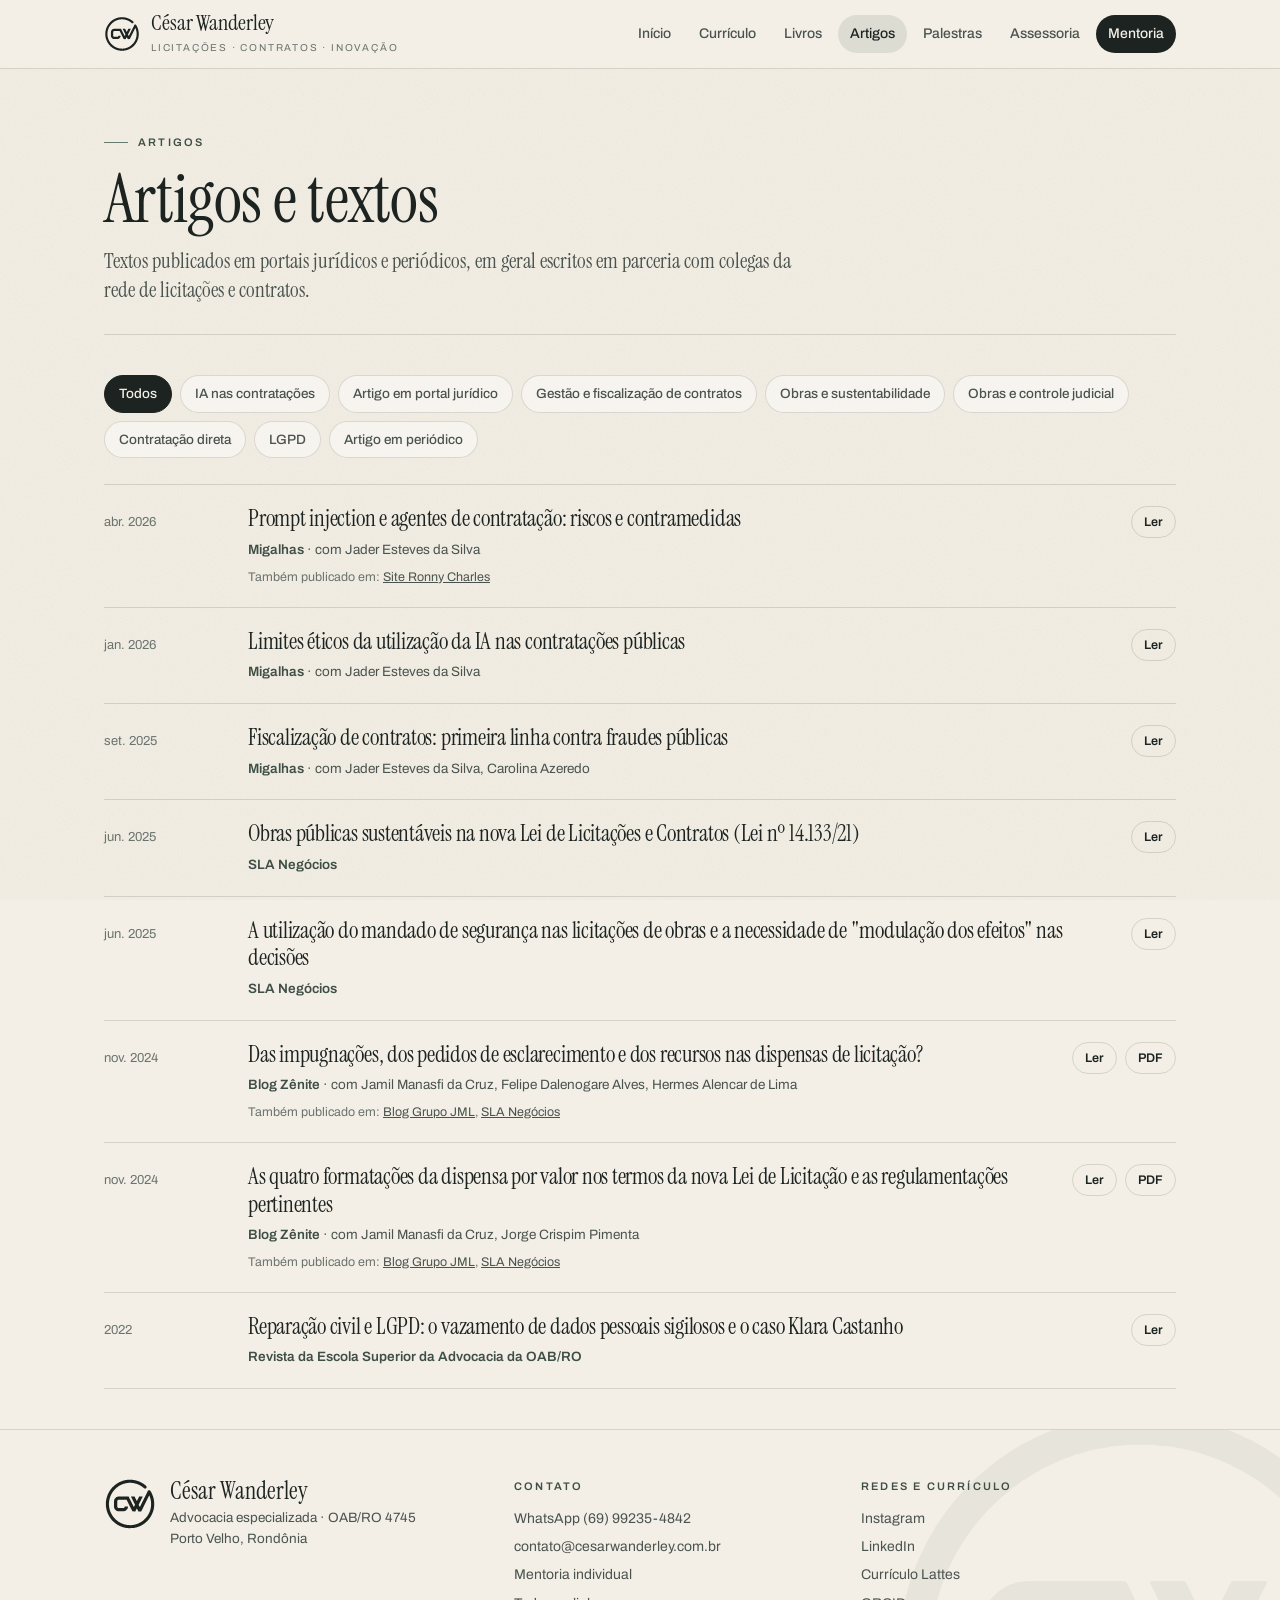
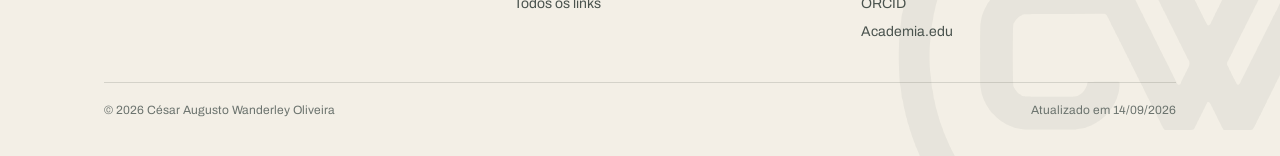
==== artigos/index.html @ 93d163f3 "Publica a primeira versao do site pessoal Co-Authored-By: Claude Opus 5 <noreply@anthropic.com>" ====
<!doctype html>
<html lang="pt-BR">
<head>
<meta charset="utf-8">
<meta name="viewport" content="width=device-width, initial-scale=1, viewport-fit=cover">
<title>Artigos · César Wanderley</title>
<meta name="description" content="Artigos de César Wanderley sobre licitações, contratação direta, fiscalização de contratos, inteligência artificial e LGPD.">
<meta name="theme-color" content="#F3EFE6">
<link rel="canonical" href="https://cesarwanderley.com.br/artigos/">
<meta property="og:type" content="website">
<meta property="og:title" content="Artigos · César Wanderley">
<meta property="og:description" content="Artigos de César Wanderley sobre licitações, contratação direta, fiscalização de contratos, inteligência artificial e LGPD.">
<meta property="og:url" content="https://cesarwanderley.com.br/artigos/">
<meta property="og:image" content="https://cesarwanderley.com.br/img/cesar-retrato.jpg">
<meta property="og:locale" content="pt_BR">
<link rel="icon" type="image/png" href="/img/favicon.png">
<link rel="apple-touch-icon" href="/img/apple-touch-icon.png">
<link rel="preconnect" href="https://fonts.googleapis.com">
<link rel="preconnect" href="https://fonts.gstatic.com" crossorigin>
<link href="https://fonts.googleapis.com/css2?family=Instrument+Serif:ital@0;1&family=Archivo:wght@400;500;600&display=swap" rel="stylesheet">
<link rel="stylesheet" href="/assets/estilo.css">
</head>
<body>
<a class="sr" href="#conteudo">Pular para o conteúdo</a>
<header class="topo">
  <div class="envelope">
    <a class="marca" href="/"><img src="/img/logo-cw.svg" alt="" width="36" height="36"><span><b>César Wanderley</b><small>Licitações · Contratos · Inovação</small></span></a>
    <button class="abre-menu" type="button" aria-expanded="false" aria-controls="menu" aria-label="Abrir menu"><svg class="linha" viewBox="0 0 24 24"><path d="M4 7h16M4 12h16M4 17h16"/></svg></button>
    <nav aria-label="Principal"><ul class="menu" id="menu"><li><a href="/">Início</a></li><li><a href="/curriculo/">Currículo</a></li><li><a href="/livros/">Livros</a></li><li><a href="/artigos/" aria-current="page">Artigos</a></li><li><a href="/palestras/">Palestras</a></li><li><a href="/assessoria/">Assessoria</a></li><li class="destaque"><a href="/mentoria/?origem=site">Mentoria</a></li></ul></nav>
  </div>
</header>
<main id="conteudo">

<div class="envelope">
  <header class="cab-pagina"><span class="sobre">Artigos</span><h1>Artigos e textos</h1>
  <p>Textos publicados em portais jurídicos e periódicos, em geral escritos em parceria com colegas da rede de licitações e contratos.</p></header>
  <div class="filtros" role="group" aria-label="Filtrar por tema"><button type="button" data-filtro="todos" aria-pressed="true">Todos</button><button type="button" data-filtro="IA nas contratações" aria-pressed="false">IA nas contratações</button><button type="button" data-filtro="Artigo em portal jurídico" aria-pressed="false">Artigo em portal jurídico</button><button type="button" data-filtro="Gestão e fiscalização de contratos" aria-pressed="false">Gestão e fiscalização de contratos</button><button type="button" data-filtro="Obras e sustentabilidade" aria-pressed="false">Obras e sustentabilidade</button><button type="button" data-filtro="Obras e controle judicial" aria-pressed="false">Obras e controle judicial</button><button type="button" data-filtro="Contratação direta" aria-pressed="false">Contratação direta</button><button type="button" data-filtro="LGPD" aria-pressed="false">LGPD</button><button type="button" data-filtro="Artigo em periódico" aria-pressed="false">Artigo em periódico</button></div>
  <ul class="lista-textos"><li data-temas="IA nas contratações|Artigo em portal jurídico"><time datetime="2026-04-14">abr. 2026</time><h3><a href="https://www.migalhas.com.br/depeso/452953/prompt-injection-e-agentes-de-contratacao-riscos-e-contramedidas">Prompt injection e agentes de contratação: riscos e contramedidas</a></h3><div class="acoes"><a href="https://www.migalhas.com.br/depeso/452953/prompt-injection-e-agentes-de-contratacao-riscos-e-contramedidas">Ler</a></div><span class="meta"><em>Migalhas</em> · com Jader Esteves da Silva</span><span class="repub">Também publicado em: <a href="https://ronnycharles.com.br/17867-2/">Site Ronny Charles</a></span></li><li data-temas="IA nas contratações|Artigo em portal jurídico"><time datetime="2026-01-09">jan. 2026</time><h3><a href="https://www.migalhas.com.br/depeso/447538/limites-eticos-da-utilizacao-da-ia-nas-contratacoes-publicas">Limites éticos da utilização da IA nas contratações públicas</a></h3><div class="acoes"><a href="https://www.migalhas.com.br/depeso/447538/limites-eticos-da-utilizacao-da-ia-nas-contratacoes-publicas">Ler</a></div><span class="meta"><em>Migalhas</em> · com Jader Esteves da Silva</span></li><li data-temas="Gestão e fiscalização de contratos|Artigo em portal jurídico"><time datetime="2025-09-02">set. 2025</time><h3><a href="https://www.migalhas.com.br/depeso/438872/fiscalizacao-de-contratos-primeira-linha-contra-fraudes-publicas">Fiscalização de contratos: primeira linha contra fraudes públicas</a></h3><div class="acoes"><a href="https://www.migalhas.com.br/depeso/438872/fiscalizacao-de-contratos-primeira-linha-contra-fraudes-publicas">Ler</a></div><span class="meta"><em>Migalhas</em> · com Jader Esteves da Silva, Carolina Azeredo</span></li><li data-temas="Obras e sustentabilidade|Artigo em portal jurídico"><time datetime="2025-06-04">jun. 2025</time><h3><a href="https://slanegocios.com/artigos-professores/a-obras-publicas-sustentaveis-na-nova-lei-de-licitacoes-e-contratos-lei-no-14-133-21/">Obras públicas sustentáveis na nova Lei de Licitações e Contratos (Lei nº 14.133/21)</a></h3><div class="acoes"><a href="https://slanegocios.com/artigos-professores/a-obras-publicas-sustentaveis-na-nova-lei-de-licitacoes-e-contratos-lei-no-14-133-21/">Ler</a></div><span class="meta"><em>SLA Negócios</em></span></li><li data-temas="Obras e controle judicial|Artigo em portal jurídico"><time datetime="2025-06-04">jun. 2025</time><h3><a href="https://slanegocios.com/artigos-professores/a-utilizacao-do-mandado-de-seguranca-nas-licitacoes-de-obras-e-a-necessidade-de-modulacao-dos-efeitos-nas-decisoes/">A utilização do mandado de segurança nas licitações de obras e a necessidade de &quot;modulação dos efeitos&quot; nas decisões</a></h3><div class="acoes"><a href="https://slanegocios.com/artigos-professores/a-utilizacao-do-mandado-de-seguranca-nas-licitacoes-de-obras-e-a-necessidade-de-modulacao-dos-efeitos-nas-decisoes/">Ler</a></div><span class="meta"><em>SLA Negócios</em></span></li><li data-temas="Contratação direta|Artigo em portal jurídico"><time datetime="2024-11-29">nov. 2024</time><h3><a href="https://zenite.blog.br/das-impugnacoes-dos-pedidos-de-esclarecimento-e-dos-recursos-nas-dispensas-de-licitacao/">Das impugnações, dos pedidos de esclarecimento e dos recursos nas dispensas de licitação?</a></h3><div class="acoes"><a href="https://zenite.blog.br/das-impugnacoes-dos-pedidos-de-esclarecimento-e-dos-recursos-nas-dispensas-de-licitacao/">Ler</a><a href="https://zenite.blog.br/wp-content/uploads/2024/11/zf-artigo-jamil-cesar-felipe-hermes-recursos-contratacao-direta.pdf">PDF</a></div><span class="meta"><em>Blog Zênite</em> · com Jamil Manasfi da Cruz, Felipe Dalenogare Alves, Hermes Alencar de Lima</span><span class="repub">Também publicado em: <a href="https://jmlgrupo.com.br/blog/das-impugnacoes-dos-pedidos-de-esclarecimento-e-dos-recursos-nas-dispensas-de-licitacao/">Blog Grupo JML</a>, <a href="https://slanegocios.com/artigos-professores/das-impugnacoes-dos-pedidos-de-esclarecimento-e-dos-recursos-nas-dispensas-de-licitacao/">SLA Negócios</a></span></li><li data-temas="Contratação direta|Artigo em portal jurídico"><time datetime="2024-11-04">nov. 2024</time><h3><a href="https://zenite.blog.br/as-quatro-formatacoes-da-dispensa-por-valor-nos-termos-da-nova-lei-de-licitacao-e-as-regulamentacoes-pertinentes/">As quatro formatações da dispensa por valor nos termos da nova Lei de Licitação e as regulamentações pertinentes</a></h3><div class="acoes"><a href="https://zenite.blog.br/as-quatro-formatacoes-da-dispensa-por-valor-nos-termos-da-nova-lei-de-licitacao-e-as-regulamentacoes-pertinentes/">Ler</a><a href="https://zenite.blog.br/wp-content/uploads/2024/11/zf-artigo-jamil-cesar-jorge-dispensa-por-valor-nllc.pdf">PDF</a></div><span class="meta"><em>Blog Zênite</em> · com Jamil Manasfi da Cruz, Jorge Crispim Pimenta</span><span class="repub">Também publicado em: <a href="https://jmlgrupo.com.br/blog/as-quatro-formatacoes-da-dispensa-por-valor-nos-termos-da-nova-lei-de-licitacao-e-as-regulamentacoes-pertinentes/">Blog Grupo JML</a>, <a href="https://slanegocios.com/artigos-professores/as-quatro-formatacoes-da-dispensa-por-valor-nos-termos-da-nova-lei-de-licitacao-e-as-regulamentacoes-pertinentes/">SLA Negócios</a></span></li><li data-temas="LGPD|Artigo em periódico"><time datetime="2022">2022</time><h3><a href="https://revistaesa.oab-ro.org.br/gerenciador/data/uploads/2022/09/CESAR-AUGUSTO-WANDERLEY-OLIVEIRA.pdf">Reparação civil e LGPD: o vazamento de dados pessoais sigilosos e o caso Klara Castanho</a></h3><div class="acoes"><a href="https://revistaesa.oab-ro.org.br/gerenciador/data/uploads/2022/09/CESAR-AUGUSTO-WANDERLEY-OLIVEIRA.pdf">Ler</a></div><span class="meta"><em>Revista da Escola Superior da Advocacia da OAB/RO</em></span></li></ul>
</div>
</main>
<footer class="rodape">
  <div class="envelope">
    <div class="assinatura">
      <img src="/img/logo-cw.svg" alt="" width="52" height="52">
      <p><b>César Wanderley</b>Advocacia especializada · OAB/RO 4745<br>Porto Velho, Rondônia</p>
    </div>
    <div>
      <h4>Contato</h4>
      <ul>
        <li><a data-wa="Olá, Prof. César! Vim pelo site e gostaria de conversar." href="https://wa.me/5569992354842">WhatsApp (69) 99235-4842</a></li>
        <li><a href="mailto:contato@cesarwanderley.com.br">contato@cesarwanderley.com.br</a></li>
        <li><a href="/mentoria/?origem=site">Mentoria individual</a></li>
        <li><a href="/links/">Todos os links</a></li>
      </ul>
    </div>
    <div>
      <h4>Redes e currículo</h4>
      <ul>
        <li><a href="https://www.instagram.com/prof.cesarwanderley/">Instagram</a></li>
        <li><a href="https://www.linkedin.com/in/cesarwanderley/">LinkedIn</a></li>
        <li><a href="https://lattes.cnpq.br/1938187210200091">Currículo Lattes</a></li>
        <li><a href="https://orcid.org/0000-0001-9436-948X">ORCID</a></li>
        <li><a href="https://pucar.academia.edu/C%C3%A9sarWanderleyOliveira">Academia.edu</a></li>
      </ul>
    </div>
    <div class="fim"><span>© 2026 César Augusto Wanderley Oliveira</span><span>Atualizado em 14/09/2026</span></div>
  </div>
</footer>
<script src="/assets/site.js" defer></script>
</body>
</html>
---- assets/estilo.css ----
:root{
  --papel:#F3EFE6;
  --papel-2:#EAE4D7;
  --branco:#FBF9F4;
  --tinta:#1C2320;
  --tinta-2:#4A534E;
  --tinta-3:#6B736E;
  --salvia:#677A6F;
  --salvia-escura:#3F4F46;
  --filete:rgba(28,35,32,.14);
  --serif:"Instrument Serif","Palatino Linotype","Book Antiqua",Palatino,Georgia,serif;
  --sans:"Archivo",Arimo,"Helvetica Neue",Arial,sans-serif;
  --largura:1120px;
}
*{box-sizing:border-box;margin:0;padding:0}
html{-webkit-text-size-adjust:100%;scroll-behavior:smooth}
body{
  min-height:100vh;background:var(--papel);color:var(--tinta);
  font-family:var(--sans);font-size:16px;line-height:1.6;overflow-x:hidden;-webkit-font-smoothing:antialiased;
}
body::before{
  content:"";position:fixed;inset:0;pointer-events:none;z-index:0;opacity:.32;mix-blend-mode:multiply;
  background-image:url("data:image/svg+xml,%3Csvg xmlns='http://www.w3.org/2000/svg' width='180' height='180'%3E%3Cfilter id='n'%3E%3CfeTurbulence type='fractalNoise' baseFrequency='.85' numOctaves='3' stitchTiles='stitch'/%3E%3CfeColorMatrix values='0 0 0 0 .35 0 0 0 0 .3 0 0 0 0 .22 0 0 0 .22 0'/%3E%3C/filter%3E%3Crect width='100%25' height='100%25' filter='url(%23n)'/%3E%3C/svg%3E");
}
img{max-width:100%;display:block}
a{color:inherit}
.envelope{position:relative;z-index:1;max-width:var(--largura);margin:0 auto;padding:0 24px}
.sr{position:absolute;width:1px;height:1px;overflow:hidden;clip:rect(0 0 0 0)}

/* ---------- cabeçalho ---------- */
.topo{position:sticky;top:0;z-index:20;background:rgba(243,239,230,.88);backdrop-filter:blur(10px);-webkit-backdrop-filter:blur(10px);border-bottom:1px solid var(--filete)}
.topo .envelope{display:flex;align-items:center;justify-content:space-between;gap:20px;height:68px}
.marca{display:flex;align-items:center;gap:11px;text-decoration:none}
.marca img{width:36px;height:36px}
.marca b{font-family:var(--serif);font-weight:400;font-size:22px;line-height:1;letter-spacing:-.005em}
.marca small{display:block;font-size:10px;letter-spacing:.18em;text-transform:uppercase;color:var(--tinta-3);margin-top:3px}
.menu{display:flex;align-items:center;gap:4px;list-style:none}
.menu a{display:block;text-decoration:none;font-size:14px;font-weight:500;padding:8px 12px;border-radius:999px;color:var(--tinta-2);transition:background .2s ease,color .2s ease}
.menu a:hover{background:rgba(103,122,111,.12);color:var(--tinta)}
.menu a[aria-current="page"]{color:var(--tinta);background:rgba(103,122,111,.16)}
.menu .destaque a{background:var(--tinta);color:var(--papel)}
.menu .destaque a:hover{background:var(--salvia-escura);color:var(--papel)}
@media (max-width:520px){.marca small{display:none}.marca b{font-size:20px}}
.abre-menu{display:none;background:none;border:1px solid var(--filete);border-radius:10px;width:44px;height:40px;cursor:pointer;color:var(--tinta)}
.abre-menu svg{width:20px;height:20px;margin:auto}
@media (max-width:900px){
  .abre-menu{display:grid;place-items:center}
  .menu{position:absolute;top:68px;left:0;right:0;flex-direction:column;align-items:stretch;gap:0;padding:8px 16px 16px;background:var(--papel);border-bottom:1px solid var(--filete);display:none}
  .menu.aberto{display:flex}
  .menu a{border-radius:10px;padding:12px 12px;font-size:16px}
}

/* ---------- tipografia comum ---------- */
.sobre{display:inline-flex;align-items:center;gap:10px;font-size:11px;letter-spacing:.2em;text-transform:uppercase;font-weight:600;color:var(--salvia-escura)}
.sobre::before{content:"";width:24px;height:1px;background:var(--salvia)}
h1,h2,h3{font-family:var(--serif);font-weight:400;letter-spacing:-.01em}
.cab-pagina{padding:56px 0 30px;border-bottom:1px solid var(--filete);margin-bottom:40px}
.cab-pagina h1{font-size:clamp(40px,7vw,68px);line-height:1;margin:14px 0 14px}
.cab-pagina p{font-family:var(--serif);font-size:21px;line-height:1.35;color:var(--tinta-2);max-width:720px}
.secao{padding:56px 0}
.secao + .secao{border-top:1px solid var(--filete)}
.secao-cab{display:flex;align-items:flex-end;justify-content:space-between;gap:20px;margin-bottom:28px}
.secao-cab h2{font-size:clamp(30px,4.4vw,42px);line-height:1.05}
.secao-cab a{font-size:14px;font-weight:600;text-decoration:none;border-bottom:1px solid var(--salvia);white-space:nowrap}
.texto{font-family:var(--serif);font-size:19px;line-height:1.6;max-width:760px}
.texto p + p{margin-top:14px}

.botao{display:inline-flex;align-items:center;gap:12px;text-decoration:none;background:var(--tinta);color:var(--papel);border-radius:14px;padding:14px 20px;font-weight:600;font-size:15px;border:0;cursor:pointer;transition:transform .2s ease,background .2s ease}
.botao:hover{transform:translateY(-2px);background:var(--salvia-escura)}
.botao .seta{font-family:var(--serif);font-size:22px;font-weight:400;line-height:1}
.botao-claro{display:inline-flex;align-items:center;gap:10px;text-decoration:none;border:1px solid var(--tinta);color:var(--tinta);border-radius:14px;padding:13px 18px;font-weight:600;font-size:15px;transition:background .2s ease}
.botao-claro:hover{background:rgba(103,122,111,.12)}
.link{font-weight:600;text-decoration:none;border-bottom:1px solid var(--salvia);padding-bottom:1px}
.link:hover{border-color:var(--tinta)}
.selo{display:inline-block;font-size:10px;letter-spacing:.14em;text-transform:uppercase;font-weight:600;color:var(--salvia-escura);border:1px solid var(--salvia);border-radius:999px;padding:2px 9px;white-space:nowrap}
.selo.cheio{background:var(--salvia-escura);border-color:var(--salvia-escura);color:var(--papel)}

/* ---------- início ---------- */
.heroi{display:grid;grid-template-columns:1.15fr .85fr;gap:48px;align-items:center;padding:64px 0 56px}
.heroi h1{font-size:clamp(46px,7.4vw,86px);line-height:.95;margin:16px 0 18px}
.heroi h1 em{color:var(--salvia-escura)}
.heroi .lead{font-family:var(--serif);font-size:23px;line-height:1.35;color:var(--tinta-2);max-width:560px}
.heroi .acoes{display:flex;flex-wrap:wrap;gap:12px;margin-top:28px}
.heroi .papeis{display:flex;flex-wrap:wrap;gap:7px;margin-top:22px}
.heroi .papeis span{font-size:12.5px;border:1px solid var(--filete);border-radius:999px;padding:5px 12px;background:rgba(255,255,255,.4);color:var(--tinta-2)}
.retrato-grande{position:relative;justify-self:center;width:min(100%,400px)}
.retrato-grande img{width:100%;aspect-ratio:4/5;object-fit:cover;border-radius:200px 200px 16px 16px;filter:saturate(.92)}
.retrato-grande::before{content:"";position:absolute;inset:-12px -12px 12px 12px;border:1px solid var(--salvia);border-radius:210px 210px 18px 18px;z-index:-1}
.retrato-grande figcaption{position:absolute;left:-22px;bottom:26px;background:var(--branco);border:1px solid var(--filete);border-radius:14px;padding:12px 16px;box-shadow:0 18px 40px -26px rgba(28,35,32,.6);font-size:13px;line-height:1.35}
.retrato-grande figcaption b{display:block;font-family:var(--serif);font-weight:400;font-size:26px;color:var(--salvia-escura)}
@media (max-width:860px){
  .heroi{grid-template-columns:1fr;gap:40px;padding:40px 0}
  .retrato-grande{width:min(80%,330px)}
  .retrato-grande figcaption{left:-10px}
}

.numeros{display:grid;grid-template-columns:repeat(4,1fr);border:1px solid var(--filete);border-radius:18px;overflow:hidden;background:var(--filete);gap:1px}
.numeros div{background:var(--branco);padding:20px 22px}
.numeros b{display:block;font-family:var(--serif);font-weight:400;font-size:40px;line-height:1;color:var(--salvia-escura)}
.numeros span{font-size:13px;color:var(--tinta-2)}
@media (max-width:760px){.numeros{grid-template-columns:1fr 1fr}}

/* estante horizontal */
.estante{display:grid;grid-auto-flow:column;grid-auto-columns:minmax(150px,1fr);gap:22px;overflow-x:auto;scroll-snap-type:x mandatory;padding:10px 4px 26px;scrollbar-width:thin}
.estante a{scroll-snap-align:start;text-decoration:none;display:flex;flex-direction:column;gap:9px}
.mini-capa{position:relative;aspect-ratio:2/3;border-radius:2px 5px 5px 2px;overflow:hidden;background:var(--papel-2);box-shadow:1px 1px 0 rgba(0,0,0,.2),8px 12px 20px -10px rgba(28,35,32,.55);transition:transform .35s cubic-bezier(.2,.7,.2,1)}
.mini-capa img{width:100%;height:100%;object-fit:cover}
.mini-capa::before{content:"";position:absolute;inset:0;pointer-events:none;background:linear-gradient(90deg,rgba(0,0,0,.35) 0,rgba(255,255,255,.18) 2.5%,transparent 7%)}
.estante a:hover .mini-capa{transform:translateY(-6px)}
.estante b{font-family:var(--serif);font-weight:400;font-size:16px;line-height:1.15}
.estante small{font-size:12px;color:var(--tinta-3)}
.capa-tipografica{display:flex;flex-direction:column;justify-content:space-between;height:100%;padding:18px 14px;background:linear-gradient(160deg,#EAE4D7,#D9D1C0);border:1px solid rgba(28,35,32,.15)}
.capa-tipografica strong{font-family:var(--serif);font-weight:400;font-size:22px;line-height:1.05;color:var(--tinta)}
.capa-tipografica span{font-size:10px;letter-spacing:.16em;text-transform:uppercase;color:var(--salvia-escura)}

/* chamadas */
.chamadas{display:grid;grid-template-columns:1fr 1fr;gap:18px}
.chamada{position:relative;display:flex;flex-direction:column;gap:12px;text-decoration:none;border:1px solid var(--filete);border-radius:20px;padding:28px;background:var(--branco);transition:transform .25s ease,box-shadow .25s ease;overflow:hidden}
.chamada:hover{transform:translateY(-3px);box-shadow:0 26px 50px -34px rgba(28,35,32,.6)}
.chamada h3{font-size:34px;line-height:1}
.chamada p{color:var(--tinta-2);font-size:15px}
.chamada .link{align-self:flex-start;margin-top:auto}
.chamada.escura{background:var(--tinta);color:var(--papel);border-color:var(--tinta)}
.chamada.escura p{color:rgba(243,239,230,.75)}
.chamada.escura .link{border-color:var(--salvia)}
@media (max-width:760px){.chamadas{grid-template-columns:1fr}}

/* lista de textos */
.lista-textos{list-style:none;border-top:1px solid var(--filete)}
.lista-textos li{display:grid;grid-template-columns:120px 1fr auto;gap:6px 24px;align-items:baseline;padding:20px 0;border-bottom:1px solid var(--filete)}
.lista-textos time{font-size:13px;color:var(--tinta-3);font-variant-numeric:tabular-nums}
.lista-textos h3{font-size:23px;line-height:1.2}
.lista-textos h3 a{text-decoration:none}
.lista-textos h3 a:hover{text-decoration:underline;text-decoration-color:var(--salvia);text-underline-offset:4px}
.lista-textos .meta{grid-column:2;font-size:13.5px;color:var(--tinta-2)}
.lista-textos .meta em{font-style:normal;font-weight:600;color:var(--salvia-escura)}
.lista-textos .acoes{grid-column:3;grid-row:1 / span 2;display:flex;gap:8px;flex-wrap:wrap;justify-content:flex-end}
.lista-textos .acoes a{font-size:12.5px;font-weight:600;text-decoration:none;border:1px solid var(--filete);border-radius:999px;padding:5px 12px;white-space:nowrap}
.lista-textos .acoes a:hover{border-color:var(--salvia);background:rgba(103,122,111,.08)}
.lista-textos .repub{grid-column:2;font-size:12.5px;color:var(--tinta-3)}
.lista-textos .repub a{color:var(--tinta-2)}
@media (max-width:760px){
  .lista-textos li{grid-template-columns:1fr}
  .lista-textos .meta,.lista-textos .repub{grid-column:1}
  .lista-textos .acoes{grid-column:1;grid-row:auto;justify-content:flex-start;margin-top:6px}
}

.filtros{display:flex;flex-wrap:wrap;gap:8px;margin-bottom:26px}
.filtros button{font:inherit;font-size:13.5px;font-weight:500;cursor:pointer;border:1px solid var(--filete);background:rgba(255,255,255,.45);color:var(--tinta-2);border-radius:999px;padding:7px 14px;transition:all .2s ease}
.filtros button:hover{border-color:var(--salvia)}
.filtros button[aria-pressed="true"]{background:var(--tinta);color:var(--papel);border-color:var(--tinta)}

/* fichas de livro */
.fichas{display:grid;gap:26px}
.ficha-livro{display:grid;grid-template-columns:170px 1fr;gap:28px;padding:28px;border:1px solid var(--filete);border-radius:20px;background:var(--branco)}
.ficha-livro .mini-capa{width:170px}
.ficha-livro h3{font-size:30px;line-height:1.05}
.ficha-livro .subt{font-family:var(--serif);font-style:italic;font-size:18px;color:var(--tinta-2);margin-top:4px}
.ficha-livro .dados{display:flex;flex-wrap:wrap;gap:6px 16px;font-size:13px;color:var(--tinta-3);margin:12px 0 14px}
.ficha-livro .dados b{color:var(--tinta-2);font-weight:600}
.ficha-livro p.sinopse{font-size:15px;color:var(--tinta-2);max-width:680px}
.ficha-livro .caps{list-style:none;margin:6px 0 4px;border-left:2px solid var(--salvia);padding-left:14px}
.ficha-livro .caps li{font-family:var(--serif);font-size:18px;line-height:1.3;margin-bottom:6px}
.ficha-livro .caps li small{font-family:var(--sans);font-size:12px;color:var(--tinta-3);margin-left:6px}
.ficha-livro .rodape-ficha{display:flex;flex-wrap:wrap;align-items:center;gap:12px;margin-top:18px}
@media (max-width:640px){
  .ficha-livro{grid-template-columns:1fr;padding:22px}
  .ficha-livro .mini-capa{width:140px}
}

/* currículo */
.bio-oficial{font-family:var(--serif);font-size:20px;line-height:1.6;max-width:820px}
.bio-oficial::first-letter{font-size:3.4em;float:left;line-height:.8;padding:8px 10px 0 0;color:var(--salvia-escura)}
.duas-colunas{display:grid;grid-template-columns:1fr 1fr;gap:40px}
@media (max-width:820px){.duas-colunas{grid-template-columns:1fr}}
.linha-tempo{list-style:none;border-left:1px solid var(--salvia);padding-left:22px}
.linha-tempo li{position:relative;padding-bottom:20px}
.linha-tempo li::before{content:"";position:absolute;left:-27px;top:8px;width:9px;height:9px;border-radius:50%;background:var(--papel);border:1.5px solid var(--salvia-escura)}
.linha-tempo b{display:block;font-weight:600;font-size:15.5px;line-height:1.35}
.linha-tempo span{display:block;font-size:13.5px;color:var(--tinta-2)}
.linha-tempo time{font-size:12px;letter-spacing:.08em;color:var(--tinta-3)}

/* eventos */
.anos{display:grid;gap:34px}
.ano{display:grid;grid-template-columns:110px 1fr;gap:24px}
.ano > h3{font-size:44px;line-height:1;color:var(--salvia-escura);position:sticky;top:90px;align-self:start}
.ano > *{min-width:0}
.ano ul{list-style:none;border-top:1px solid var(--filete)}
.ano li{overflow-wrap:anywhere}
.ano li span.selo{display:inline-block;white-space:normal}
.ano li{padding:14px 0;border-bottom:1px solid var(--filete)}
.ano li b{display:block;font-weight:600;font-size:15.5px;line-height:1.35}
.ano li span{display:block;font-size:13.5px;color:var(--tinta-2)}
.ano li .selo{margin-top:6px}
@media (max-width:640px){.ano{grid-template-columns:1fr;gap:8px}.ano > h3{position:static;font-size:34px}}

/* redes */
.redes-grade{display:grid;grid-template-columns:repeat(3,1fr);gap:16px}
.rede{display:flex;flex-direction:column;gap:10px;text-decoration:none;border:1px solid var(--filete);border-radius:18px;padding:22px;background:var(--branco);transition:border-color .2s ease,transform .2s ease}
.rede:hover{border-color:var(--salvia);transform:translateY(-2px)}
.rede svg{width:28px;height:28px;color:var(--salvia-escura)}
.rede b{font-family:var(--serif);font-weight:400;font-size:24px;line-height:1}
.rede span{font-size:13.5px;color:var(--tinta-2)}
@media (max-width:760px){.redes-grade{grid-template-columns:1fr}}
svg.linha{fill:none;stroke:currentColor;stroke-width:1.6;stroke-linecap:round;stroke-linejoin:round}

/* assessoria */
.areas{display:grid;grid-template-columns:repeat(3,1fr);gap:1px;background:var(--filete);border:1px solid var(--filete);border-radius:20px;overflow:hidden}
.areas div{background:var(--branco);padding:24px}
.areas h3{font-size:24px;line-height:1.1;margin-bottom:8px}
.areas p{font-size:14.5px;color:var(--tinta-2)}
@media (max-width:860px){.areas{grid-template-columns:1fr 1fr}}
@media (max-width:560px){.areas{grid-template-columns:1fr}}
.nota-oab{font-size:12.5px;color:var(--tinta-3);margin-top:18px;max-width:760px}

/* rodapé */
.rodape{position:relative;z-index:1;border-top:1px solid var(--filete);margin-top:40px;padding:48px 0 36px;overflow:hidden}
.rodape::after{content:"";position:absolute;right:-120px;bottom:-160px;width:520px;height:520px;background:url(../img/logo-cw-salvia.svg) center/contain no-repeat;opacity:.06;pointer-events:none}
.rodape .envelope{display:grid;grid-template-columns:1.2fr 1fr 1fr;gap:32px}
.rodape h4{font-size:11px;letter-spacing:.2em;text-transform:uppercase;font-weight:600;margin-bottom:12px;color:var(--salvia-escura)}
.rodape ul{list-style:none}
.rodape li{margin-bottom:6px;font-size:14px}
.rodape li a{text-decoration:none;color:var(--tinta-2)}
.rodape li a:hover{color:var(--tinta);text-decoration:underline;text-decoration-color:var(--salvia)}
.rodape .assinatura{display:flex;gap:14px;align-items:flex-start}
.rodape .assinatura img{width:52px;height:52px}
.rodape .assinatura p{font-size:13.5px;color:var(--tinta-2);line-height:1.5}
.rodape .assinatura b{display:block;font-family:var(--serif);font-weight:400;font-size:24px;color:var(--tinta);line-height:1.1;margin-bottom:4px}
.rodape .fim{grid-column:1/-1;border-top:1px solid var(--filete);padding-top:18px;font-size:12px;color:var(--tinta-3);display:flex;justify-content:space-between;flex-wrap:wrap;gap:8px}
@media (max-width:760px){.rodape .envelope{grid-template-columns:1fr}}

/* entrada */
.surge{opacity:0;transform:translateY(14px);animation:surge .8s cubic-bezier(.2,.7,.2,1) forwards}
.d1{animation-delay:.05s}.d2{animation-delay:.15s}.d3{animation-delay:.25s}.d4{animation-delay:.35s}
@keyframes surge{to{opacity:1;transform:none}}
@media (prefers-reduced-motion:reduce){.surge{animation:none;opacity:1;transform:none}*{transition:none!important;scroll-behavior:auto!important}}
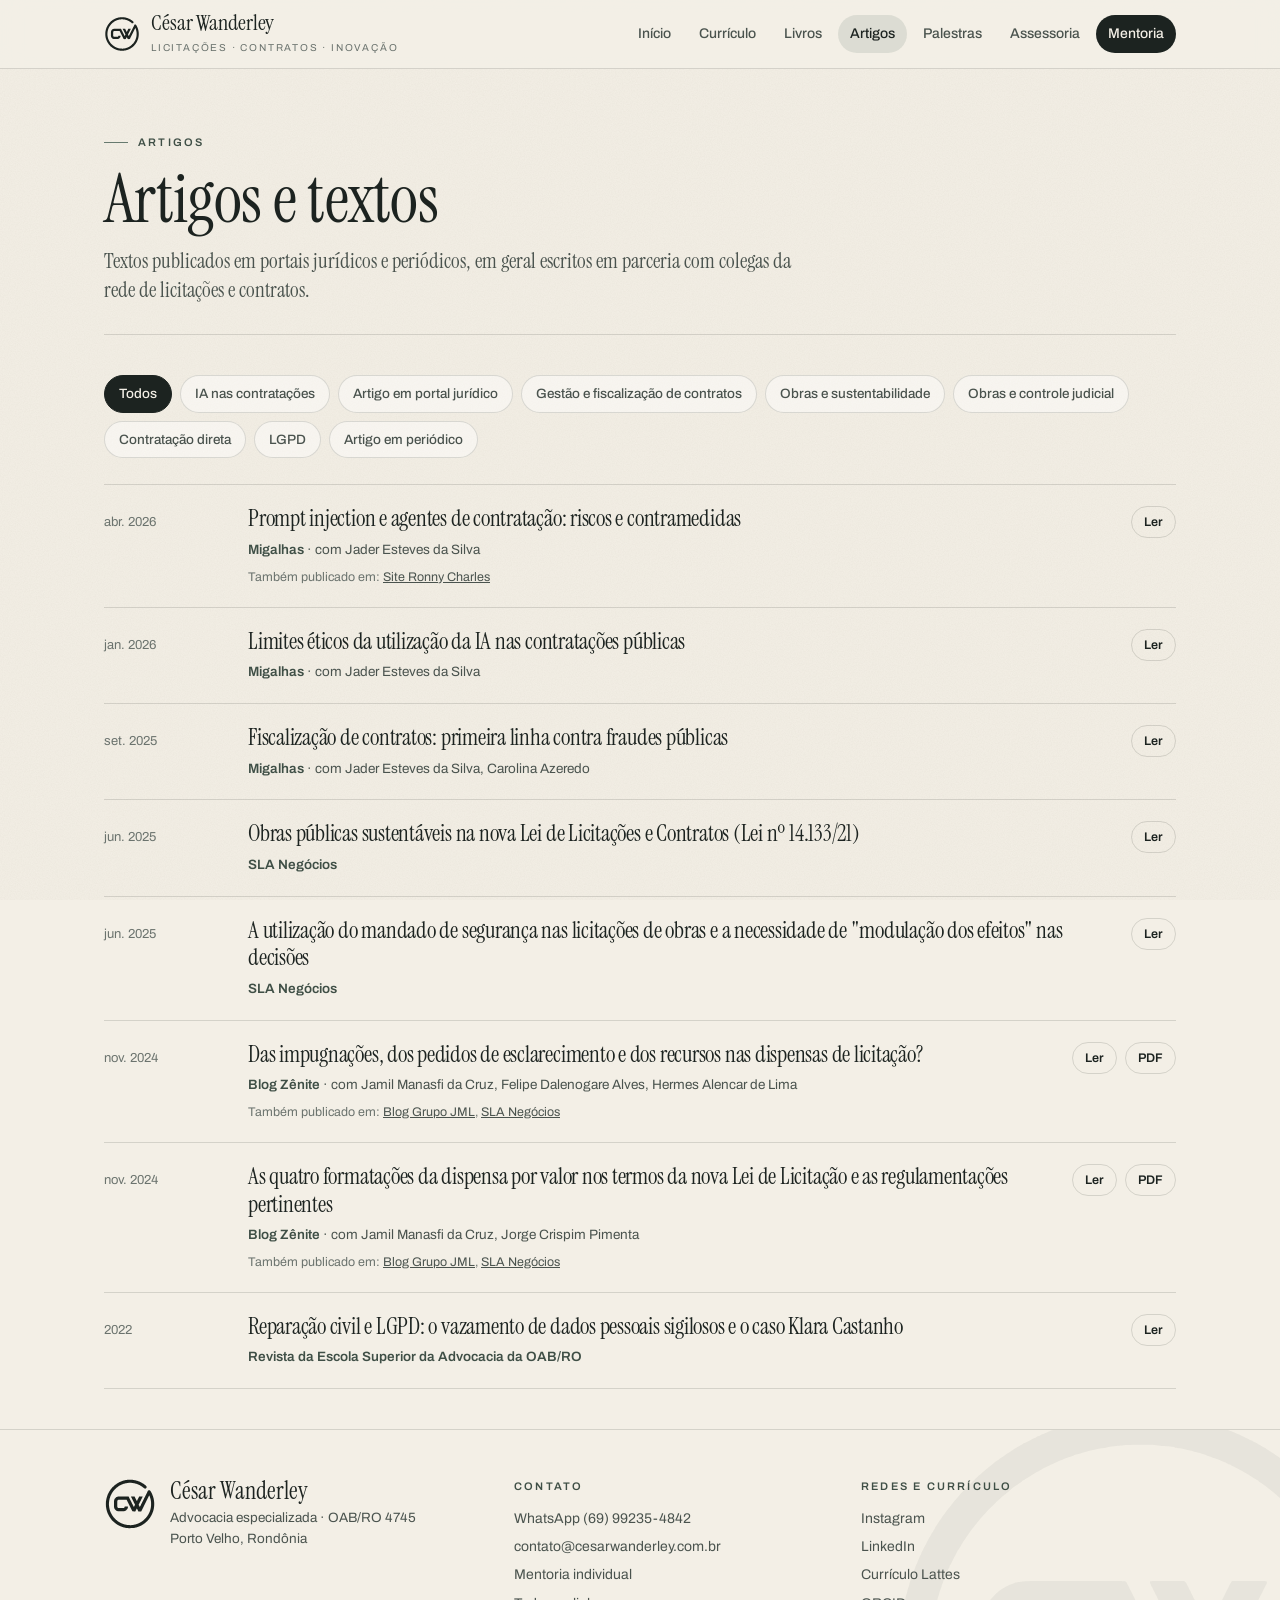
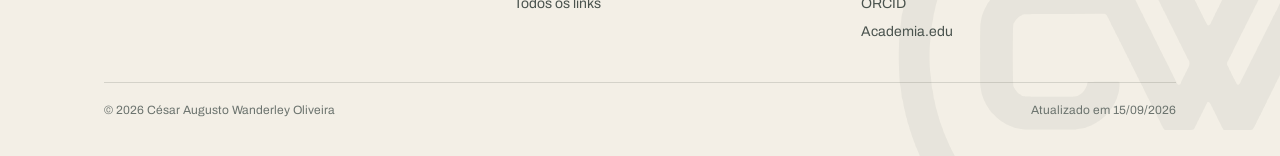
==== commit 051fb010: "Inclui trabalhos e palestras comprovados por certificados de 2025 e 2026 Co-Authored-By: Claude Opus" ====
--- a/artigos/index.html
+++ b/artigos/index.html
@@ -63,7 +63,7 @@
         <li><a href="https://pucar.academia.edu/C%C3%A9sarWanderleyOliveira">Academia.edu</a></li>
       </ul>
     </div>
-    <div class="fim"><span>© 2026 César Augusto Wanderley Oliveira</span><span>Atualizado em 14/09/2026</span></div>
+    <div class="fim"><span>© 2026 César Augusto Wanderley Oliveira</span><span>Atualizado em 15/09/2026</span></div>
   </div>
 </footer>
 <script src="/assets/site.js" defer></script>
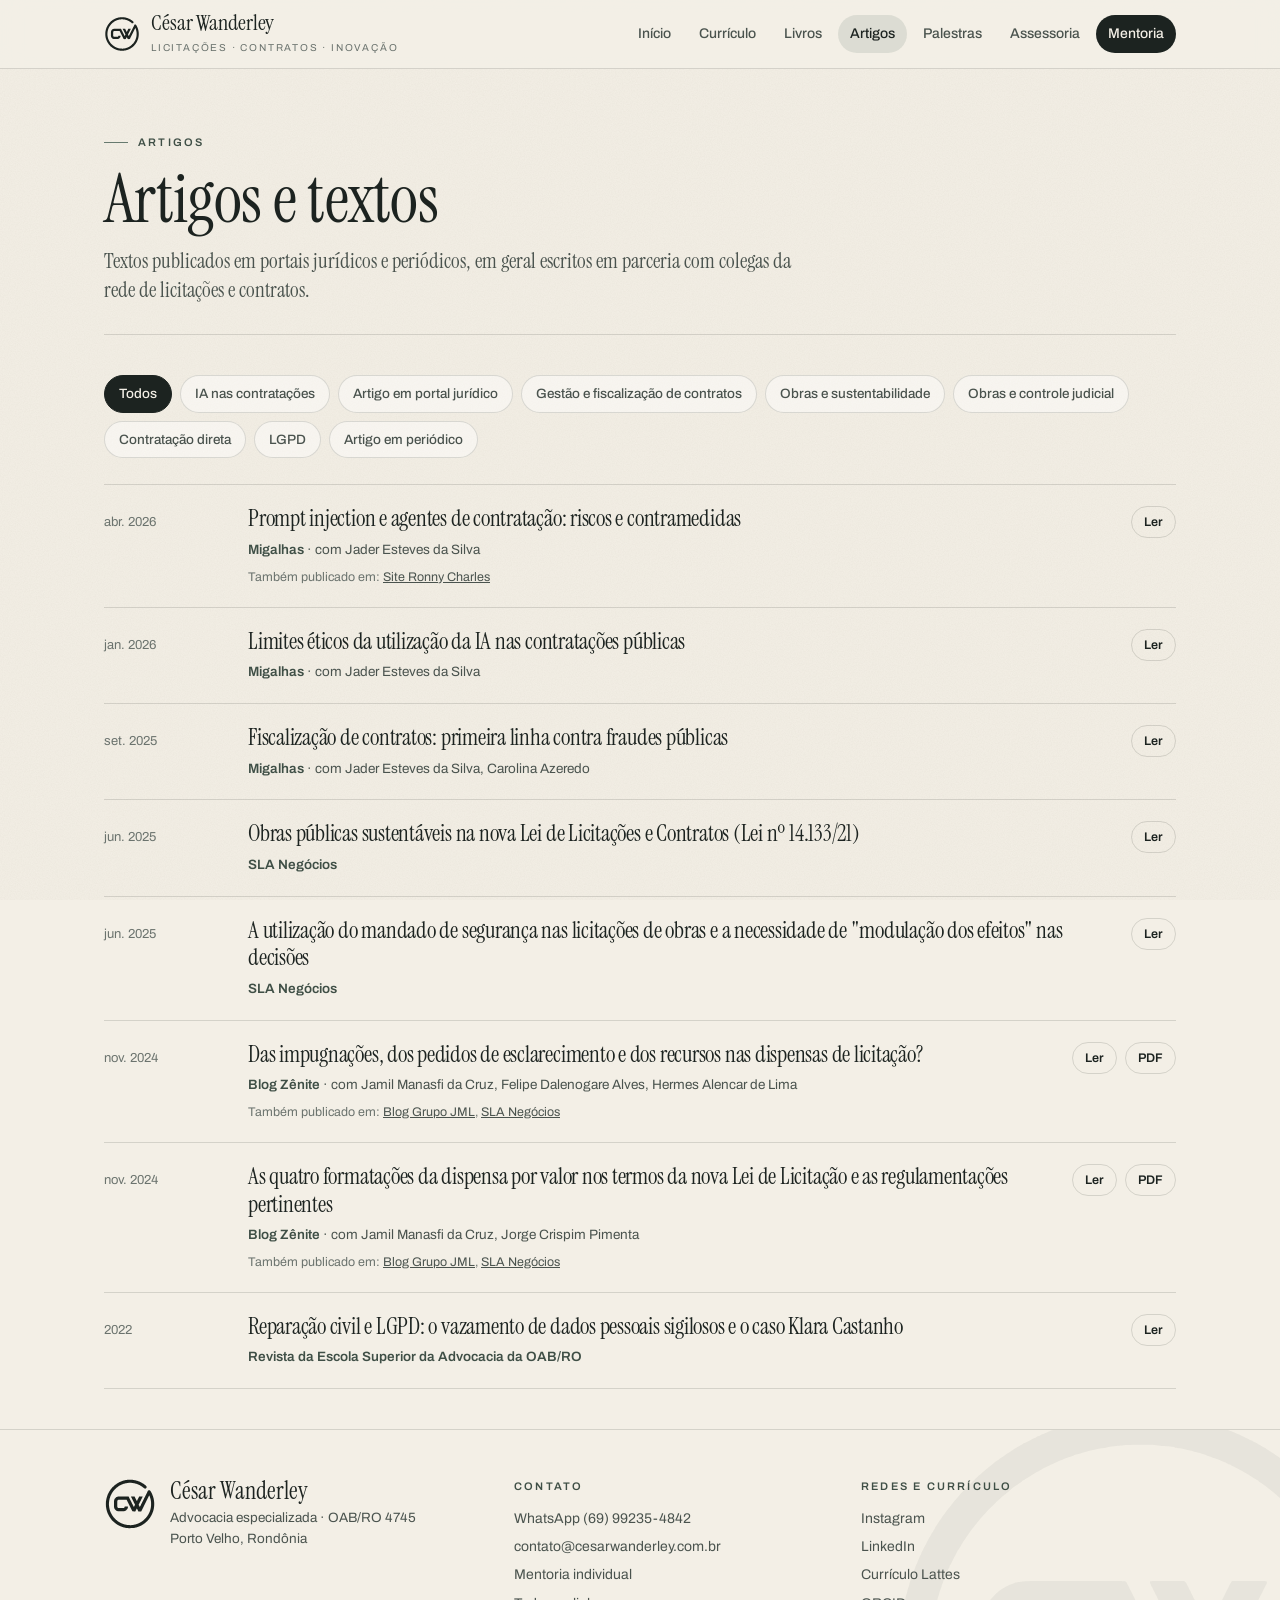
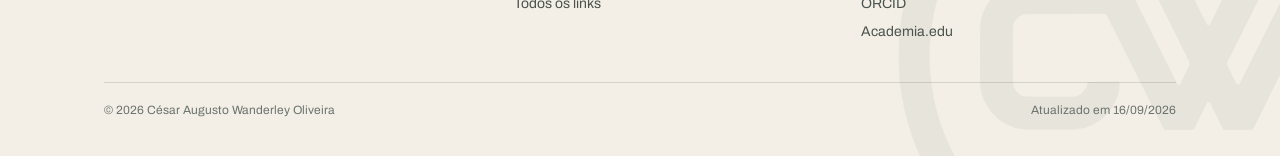
==== commit 70cff5d8: "Inclui a secao de instituicoes publicas na pagina inicial e em palestras Co-Authored-By: Claude Opus" ====
--- a/artigos/index.html
+++ b/artigos/index.html
@@ -63,7 +63,7 @@
         <li><a href="https://pucar.academia.edu/C%C3%A9sarWanderleyOliveira">Academia.edu</a></li>
       </ul>
     </div>
-    <div class="fim"><span>© 2026 César Augusto Wanderley Oliveira</span><span>Atualizado em 15/09/2026</span></div>
+    <div class="fim"><span>© 2026 César Augusto Wanderley Oliveira</span><span>Atualizado em 16/09/2026</span></div>
   </div>
 </footer>
 <script src="/assets/site.js" defer></script>
--- a/assets/estilo.css
+++ b/assets/estilo.css
@@ -234,3 +234,19 @@
 .d1{animation-delay:.05s}.d2{animation-delay:.15s}.d3{animation-delay:.25s}.d4{animation-delay:.35s}
 @keyframes surge{to{opacity:1;transform:none}}
 @media (prefers-reduced-motion:reduce){.surge{animation:none;opacity:1;transform:none}*{transition:none!important;scroll-behavior:auto!important}}
+
+/* ---------- instituições atendidas ---------- */
+.instituicoes{display:grid;grid-template-columns:repeat(auto-fill,minmax(240px,1fr));gap:14px}
+.instituicao{background:var(--branco);border:1px solid var(--filete);border-radius:16px;padding:24px 22px 20px;display:flex;flex-direction:column;align-items:center;text-align:center;gap:12px}
+.instituicao .marca-orgao{height:96px;display:flex;align-items:center;justify-content:center}
+.instituicao .marca-orgao img{max-height:96px;max-width:190px;width:auto;height:auto;object-fit:contain;filter:saturate(.85);transition:filter .25s ease,transform .25s ease}
+.instituicao:hover .marca-orgao img{filter:none;transform:scale(1.04)}
+.instituicao b{display:block;font-weight:600;font-size:14.5px;line-height:1.3}
+.instituicao span{display:block;font-size:12.5px;color:var(--tinta-2);line-height:1.4}
+.instituicao small{display:block;font-size:11.5px;color:var(--tinta-3);margin-top:2px}
+@media (max-width:560px){.instituicoes{grid-template-columns:1fr 1fr;gap:10px}}
+@media (max-width:460px){.instituicao{padding:18px 12px}.instituicao .marca-orgao{height:72px}.instituicao .marca-orgao img{max-height:72px;max-width:130px}}
+.sub-cab{font-size:26px;line-height:1.1;margin:30px 0 14px}
+.secao-cab + .sub-cab{margin-top:0}
+.instituicao{justify-content:center;gap:14px}
+.instituicoes.eventos .instituicao{background:var(--papel)}
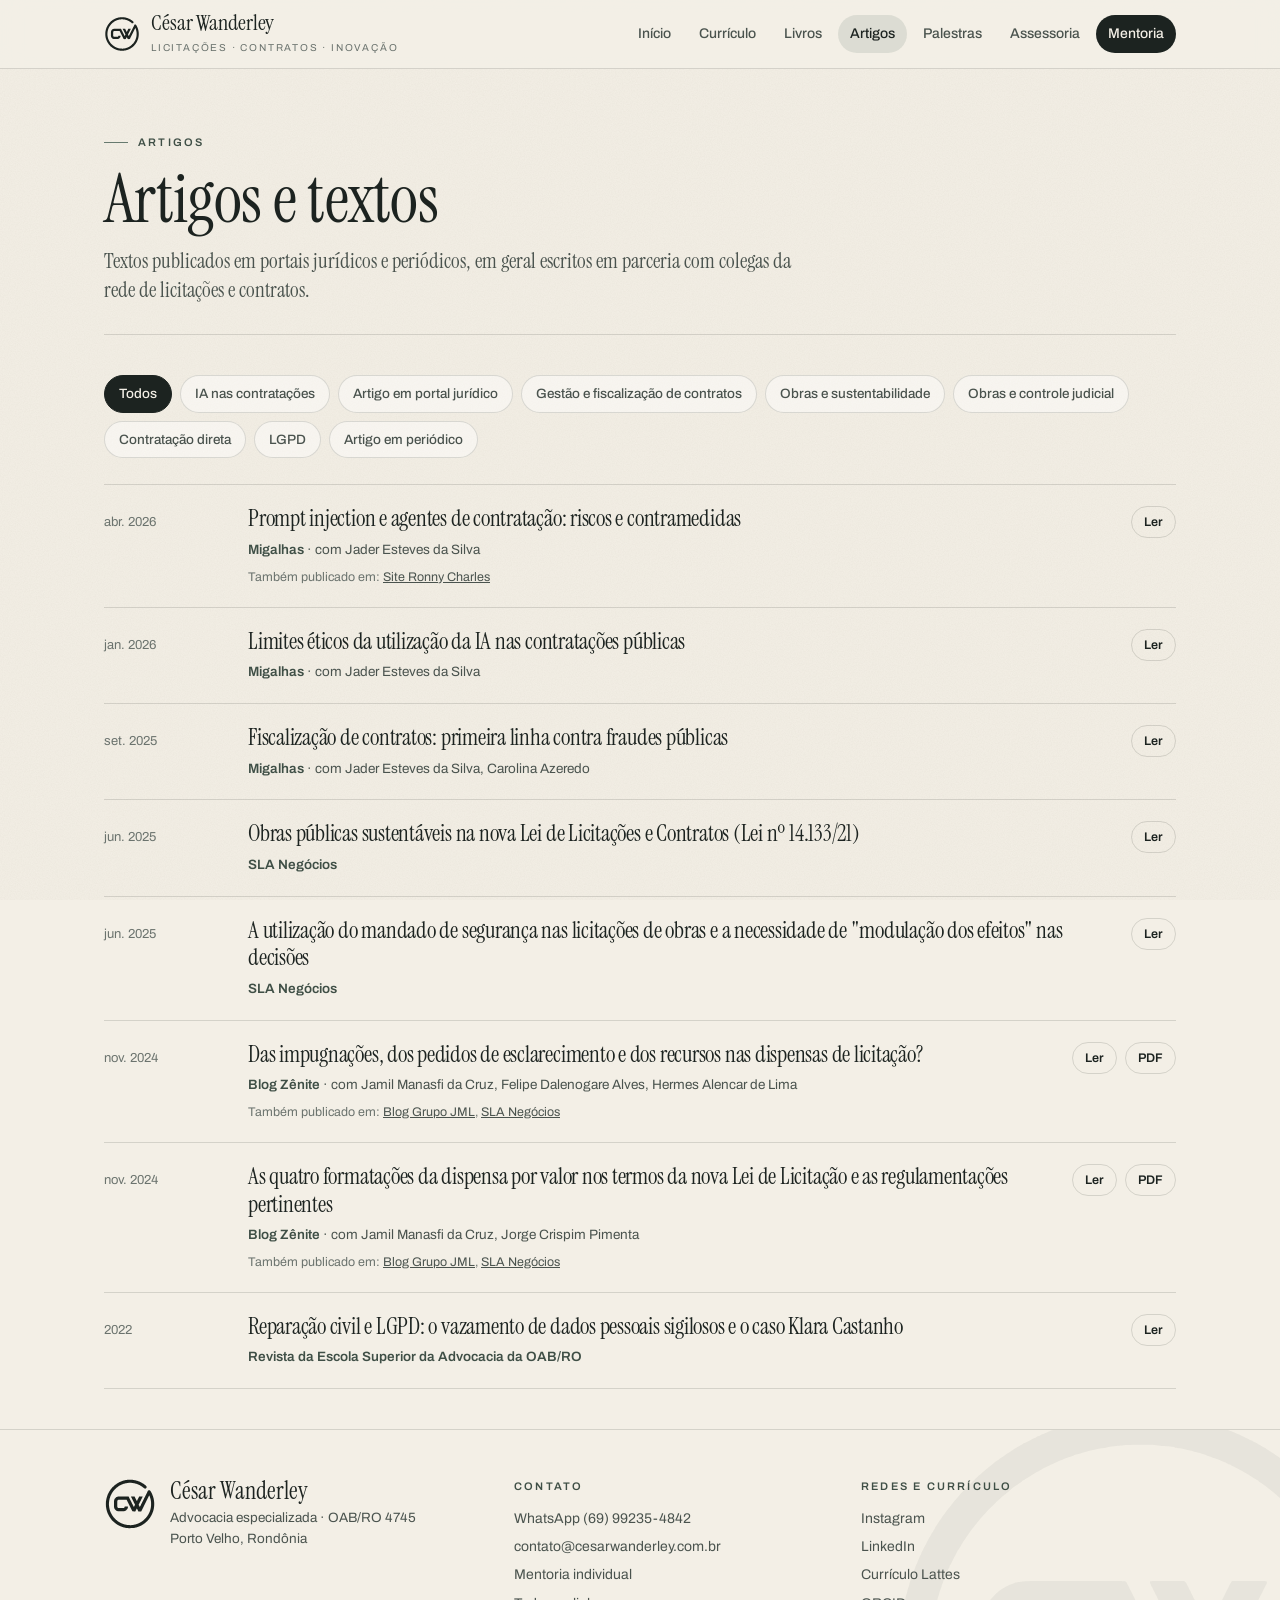
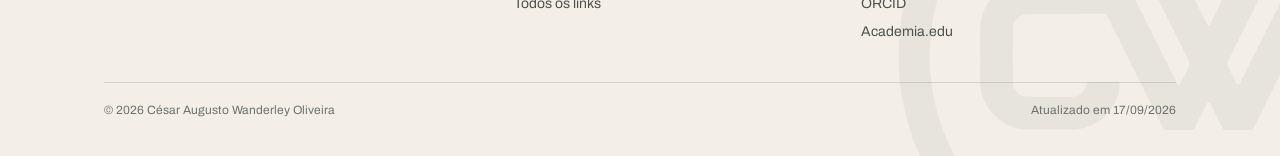
==== commit c08841d5: "Inclui o livro Rondonia em versos e prosas na secao Literatura Co-Authored-By: Claude Opus 5 <norepl" ====
--- a/artigos/index.html
+++ b/artigos/index.html
@@ -63,7 +63,7 @@
         <li><a href="https://pucar.academia.edu/C%C3%A9sarWanderleyOliveira">Academia.edu</a></li>
       </ul>
     </div>
-    <div class="fim"><span>© 2026 César Augusto Wanderley Oliveira</span><span>Atualizado em 16/09/2026</span></div>
+    <div class="fim"><span>© 2026 César Augusto Wanderley Oliveira</span><span>Atualizado em 17/09/2026</span></div>
   </div>
 </footer>
 <script src="/assets/site.js" defer></script>
--- a/assets/estilo.css
+++ b/assets/estilo.css
@@ -250,3 +250,6 @@
 .secao-cab + .sub-cab{margin-top:0}
 .instituicao{justify-content:center;gap:14px}
 .instituicoes.eventos .instituicao{background:var(--papel)}
+.ano.rotulo{grid-template-columns:170px 1fr}
+.ano.rotulo > h3{font-size:34px}
+@media (max-width:640px){.ano.rotulo{grid-template-columns:1fr}.ano.rotulo > h3{font-size:30px}}
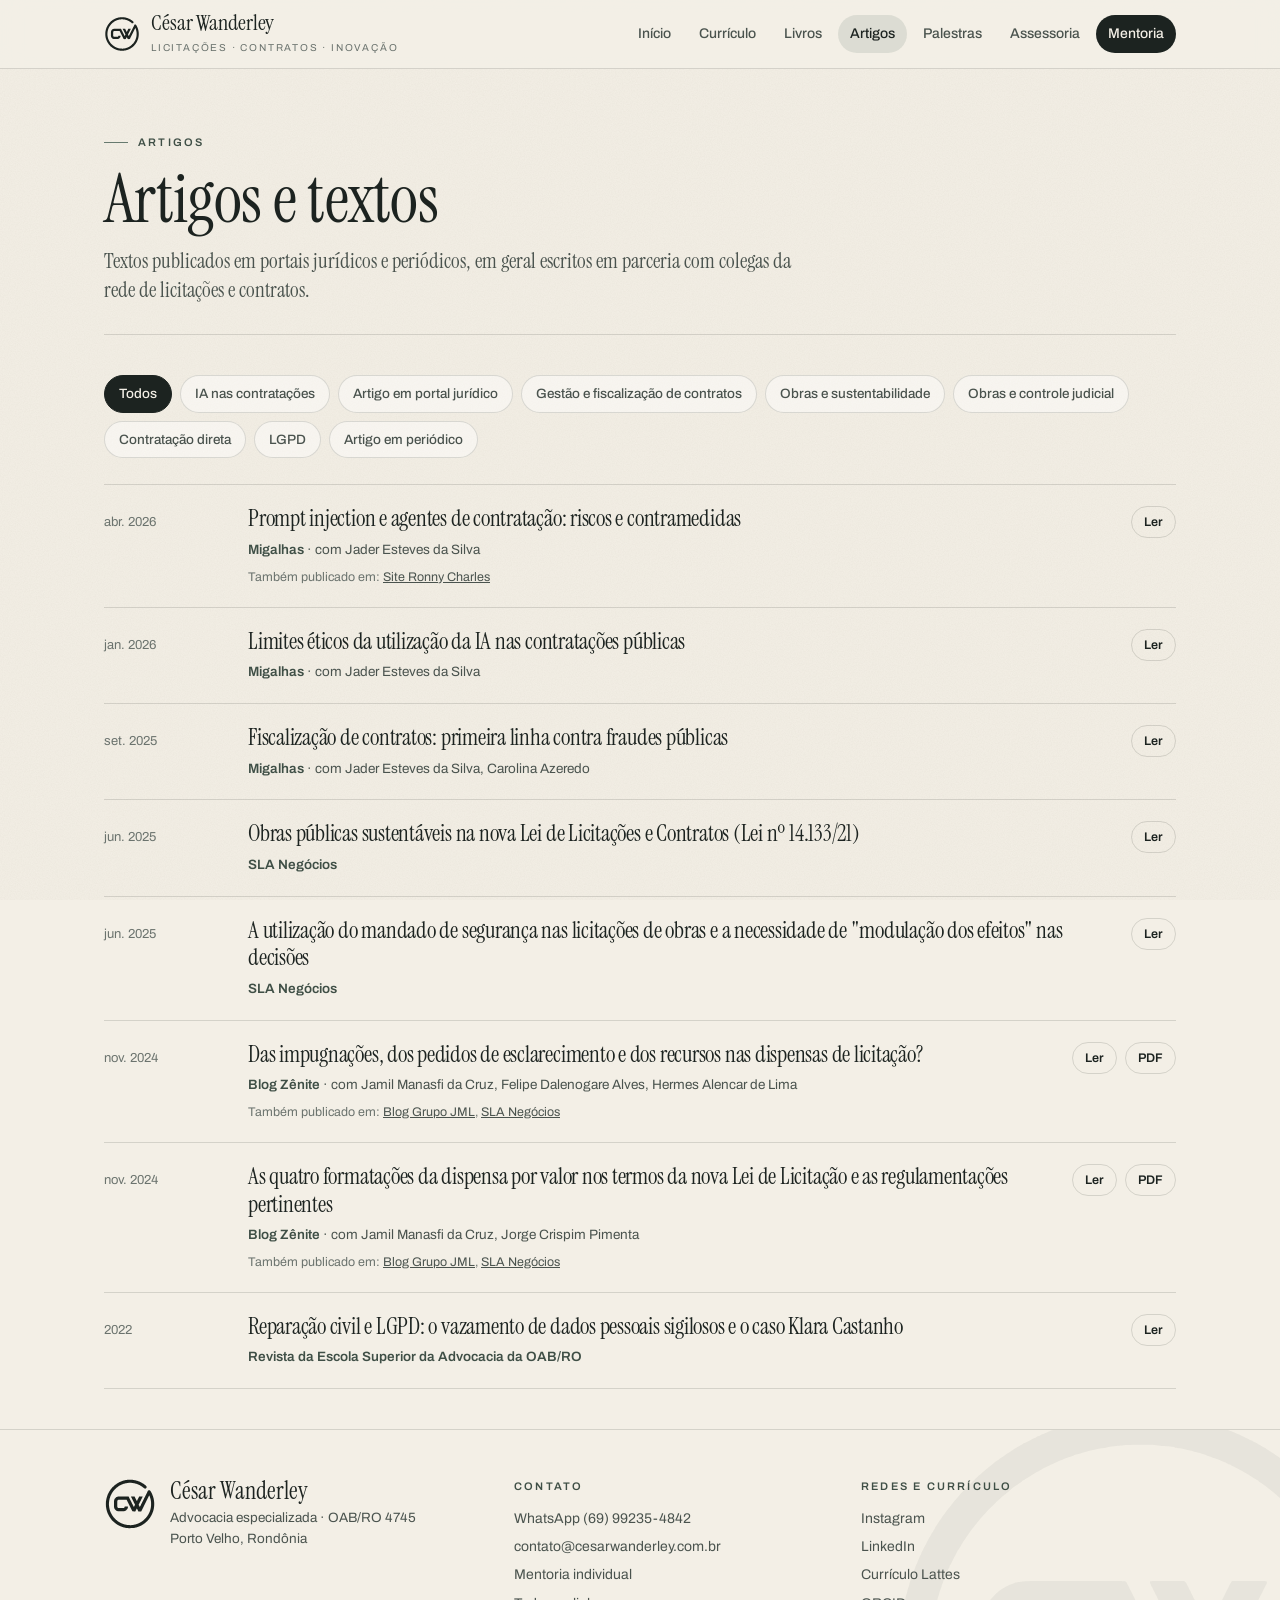
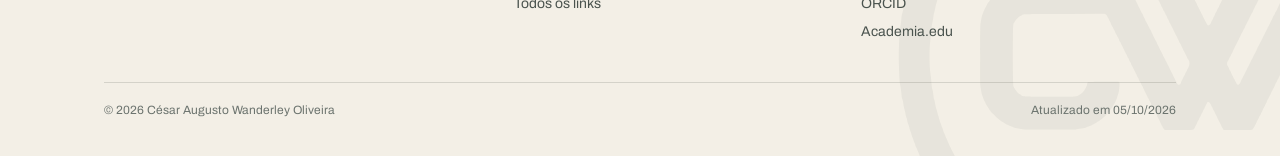
==== commit ce6fb363: "Cria pagina de vendas /playbook/ e secao de destaque na home - Nova pagina /playbook/ (e-book do Pla" ====
--- a/artigos/index.html
+++ b/artigos/index.html
@@ -63,7 +63,7 @@
         <li><a href="https://pucar.academia.edu/C%C3%A9sarWanderleyOliveira">Academia.edu</a></li>
       </ul>
     </div>
-    <div class="fim"><span>© 2026 César Augusto Wanderley Oliveira</span><span>Atualizado em 17/09/2026</span></div>
+    <div class="fim"><span>© 2026 César Augusto Wanderley Oliveira</span><span>Atualizado em 05/10/2026</span></div>
   </div>
 </footer>
 <script src="/assets/site.js" defer></script>
--- a/assets/estilo.css
+++ b/assets/estilo.css
@@ -253,3 +253,54 @@
 .ano.rotulo{grid-template-columns:170px 1fr}
 .ano.rotulo > h3{font-size:34px}
 @media (max-width:640px){.ano.rotulo{grid-template-columns:1fr}.ano.rotulo > h3{font-size:30px}}
+
+/* ---------- lançamentos em destaque ---------- */
+.lancamentos .secao-cab{margin-bottom:26px}
+.lancamento{display:grid;grid-template-columns:.82fr 1.18fr;gap:44px;align-items:center;border:1px solid var(--filete);border-radius:20px;padding:32px 34px;background:var(--branco);box-shadow:0 30px 55px -42px rgba(28,35,32,.62)}
+.lancamento + .lancamento{margin-top:22px}
+.lancamento.invertido{grid-template-columns:1.18fr .82fr}
+.lancamento.invertido .lanc-midia{order:2}
+.lancamento.invertido .lanc-txt{order:1}
+.lanc-midia{position:relative;justify-self:center;width:min(100%,250px)}
+.lanc-capa{display:block;width:100%;aspect-ratio:2/3;object-fit:cover;border-radius:2px 6px 6px 2px;background:var(--papel-2);box-shadow:1px 1px 0 rgba(0,0,0,.2),10px 16px 32px -12px rgba(28,35,32,.6)}
+.lanc-foto{position:absolute;right:-24px;bottom:-20px;width:104px;height:104px;border-radius:50%;overflow:hidden;border:4px solid var(--branco);box-shadow:0 16px 32px -18px rgba(28,35,32,.75)}
+.lanc-foto::after{content:"";position:absolute;inset:-7px;border:1px solid var(--salvia);border-radius:50%}
+.lanc-foto img{width:100%;height:100%;object-fit:cover}
+.lanc-txt .selo{margin-bottom:14px}
+.lanc-txt h3{font-size:clamp(25px,3.2vw,35px);line-height:1.05;margin:0 0 12px}
+.lanc-txt p{color:var(--tinta-2);font-size:16px;line-height:1.55;max-width:470px;margin:0 0 24px}
+@media (max-width:760px){
+  .lancamento,.lancamento.invertido{grid-template-columns:1fr;gap:30px;padding:26px 24px}
+  .lancamento .lanc-midia,.lancamento.invertido .lanc-midia{order:0;width:min(66%,210px);justify-self:start}
+  .lancamento .lanc-txt,.lancamento.invertido .lanc-txt{order:0}
+  .lanc-foto{right:-14px;bottom:-16px;width:88px;height:88px}
+}
+
+/* ---------- página de vendas /playbook/ ---------- */
+.pb-hero{padding-top:48px}
+.pb-capa{position:relative;justify-self:center;width:min(100%,300px)}
+.pb-capa img{display:block;width:100%;aspect-ratio:2/3;object-fit:cover;border-radius:3px 8px 8px 3px;box-shadow:1px 1px 0 rgba(0,0,0,.2),16px 22px 46px -16px rgba(28,35,32,.6)}
+.pb-bullets{list-style:none;margin:22px 0 4px;padding:0;display:grid;gap:9px}
+.pb-bullets li{position:relative;padding-left:24px;color:var(--tinta-2);font-size:15.5px;line-height:1.4}
+.pb-bullets li::before{content:"";position:absolute;left:0;top:7px;width:10px;height:10px;border-radius:50%;background:var(--salvia)}
+.pb-nota{margin-top:14px;font-size:13px;color:var(--tinta-3)}
+.pb-sumario{list-style:none;margin:0;padding:0;display:grid;grid-template-columns:1fr 1fr;gap:10px 34px}
+.pb-sumario li{display:flex;gap:12px;align-items:baseline;border-bottom:1px solid var(--filete);padding:4px 0 10px}
+.pb-num{font-family:var(--serif);font-size:17px;color:var(--salvia-escura);min-width:34px}
+.pb-publico{columns:2;column-gap:34px;margin:0;padding-left:18px}
+.pb-publico li{margin-bottom:9px;color:var(--tinta-2)}
+.pb-autor{display:grid;grid-template-columns:200px 1fr;gap:30px;align-items:center}
+.pb-autor img{width:100%;border-radius:14px;object-fit:cover;filter:saturate(.92)}
+.pb-faqs{display:grid;gap:12px;max-width:820px}
+.pb-faq{border:1px solid var(--filete);border-radius:14px;padding:14px 20px;background:var(--branco)}
+.pb-faq summary{cursor:pointer;font-weight:400;font-family:var(--serif);font-size:19px;color:var(--tinta)}
+.pb-faq p{margin:10px 0 0;color:var(--tinta-2);line-height:1.55}
+.pb-cta{text-align:center;border:1px solid var(--filete);border-radius:22px;padding:50px 28px;background:linear-gradient(160deg,var(--branco),var(--papel-2))}
+.pb-cta h2{font-size:clamp(28px,4vw,40px);margin:0 0 10px}
+.pb-cta p{color:var(--tinta-2);margin:0 0 24px}
+@media (max-width:760px){
+  .pb-sumario{grid-template-columns:1fr}
+  .pb-publico{columns:1}
+  .pb-autor{grid-template-columns:1fr}
+  .pb-autor figure{width:170px}
+}
